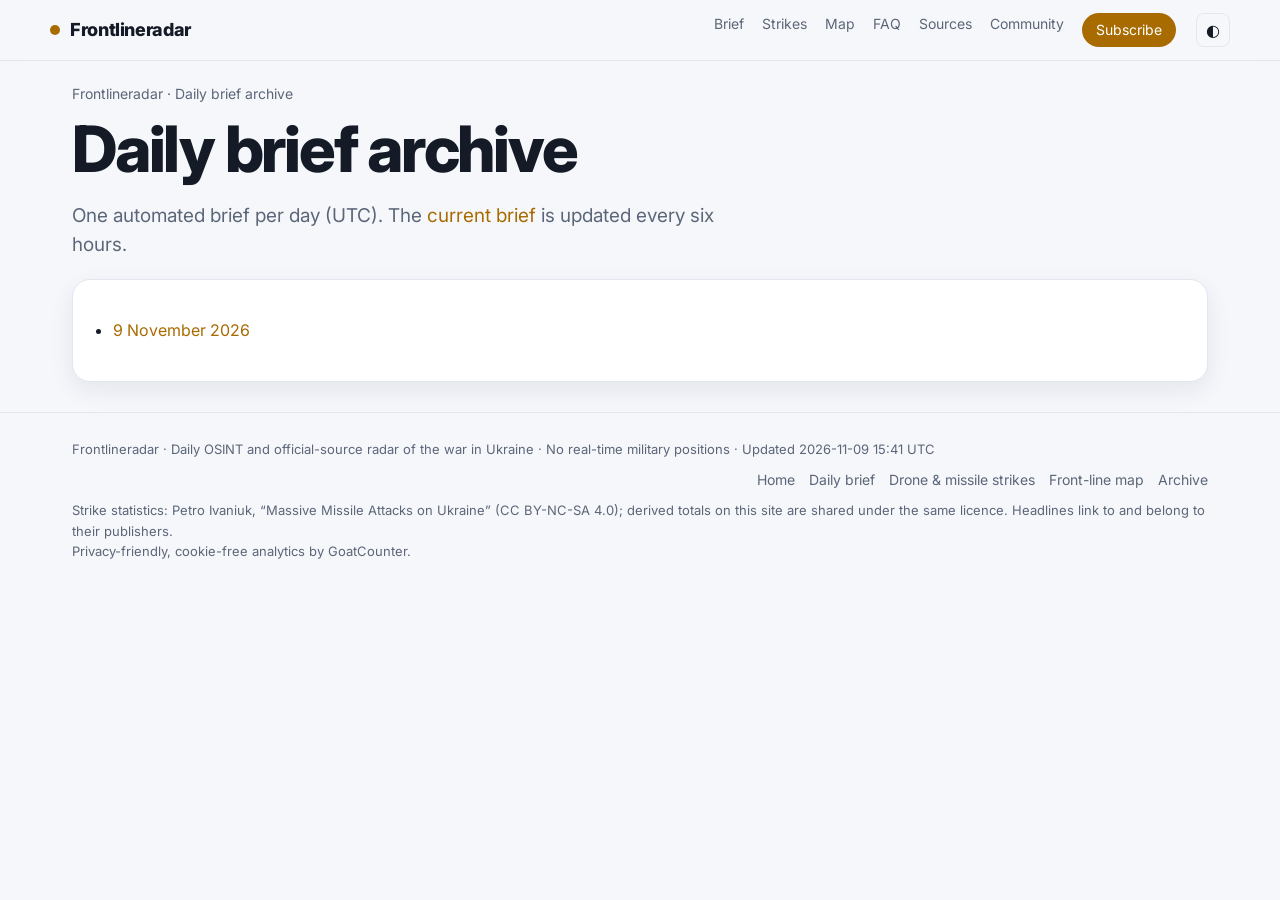
==== site/brief/index.html @ b5ffba90 "Refresh snapshot [skip ci]" ====
<!doctype html>
<html lang="en">
<head>
<meta charset="utf-8"><meta name="viewport" content="width=device-width,initial-scale=1">
<title>Ukraine war daily briefs — archive | Frontlineradar</title>
<meta name="description" content="Archive of Frontlineradar&#x27;s automated daily briefs on the war in Ukraine.">
<link rel="canonical" href="https://frontlineradar.org/brief/">
<meta name="robots" content="index,follow,max-image-preview:large">
<meta name="theme-color" content="#0b0e14" media="(prefers-color-scheme: dark)">
<meta name="theme-color" content="#f6f7fb" media="(prefers-color-scheme: light)">
<meta property="og:type" content="website">
<meta property="og:site_name" content="Frontlineradar">
<meta property="og:locale" content="en_US">
<meta property="og:url" content="https://frontlineradar.org/brief/">
<meta property="og:title" content="Ukraine war daily briefs — archive | Frontlineradar">
<meta property="og:description" content="Archive of Frontlineradar&#x27;s automated daily briefs on the war in Ukraine.">
<meta property="og:image" content="https://frontlineradar.org/assets/og.png">
<meta property="og:image:width" content="1200">
<meta property="og:image:height" content="630">
<meta property="og:image:alt" content="Frontlineradar — Ukraine war daily radar">
<meta name="twitter:card" content="summary_large_image">
<meta name="twitter:title" content="Ukraine war daily briefs — archive | Frontlineradar">
<meta name="twitter:description" content="Archive of Frontlineradar&#x27;s automated daily briefs on the war in Ukraine.">
<meta name="twitter:image" content="https://frontlineradar.org/assets/og.png">
<link rel="icon" href="../favicon.svg" type="image/svg+xml">
<link rel="preconnect" href="https://fonts.googleapis.com"><link rel="preconnect" href="https://fonts.gstatic.com" crossorigin>
<link href="https://fonts.googleapis.com/css2?family=Inter:wght@400;500;600;700;800&amp;display=swap" rel="stylesheet">
<link rel="stylesheet" href="../assets/style.css">
<script>try{document.documentElement.dataset.theme=localStorage.frTheme||(matchMedia("(prefers-color-scheme: light)").matches?"light":"dark")}catch(e){}</script>
<script type="application/ld+json">{"@context": "https://schema.org", "@graph": [{"@type": "CollectionPage", "name": "Daily brief archive", "url": "https://frontlineradar.org/brief/"}, {"@type": "BreadcrumbList", "itemListElement": [{"@type": "ListItem", "position": 1, "name": "Frontlineradar", "item": "https://frontlineradar.org/"}, {"@type": "ListItem", "position": 2, "name": "Daily brief", "item": "https://frontlineradar.org/brief/"}]}]}</script>

</head>
<body>
<header class="nav"><div class="wrap nav-in">
  <a class="brand" href="../"><span class="pulse"></span>Frontlineradar</a>
  <nav><a href="../daily-brief/">Brief</a><a href="../strikes/">Strikes</a><a href="../front-line-map/">Map</a><a href="../#faq">FAQ</a><a href="../#method">Sources</a><a href="../#community">Community</a><a class="cta" href="../#newsletter">Subscribe</a></nav>
  <button id="theme" aria-label="Toggle theme">◐</button>
</div></header>
<main class="wrap"><p class="crumbs"><a href="../">Frontlineradar</a> · Daily brief archive</p><h1>Daily brief archive</h1><p class="lede">One automated brief per day (UTC). The <a href="../daily-brief/">current brief</a> is updated every six hours.</p><div class="card"><ul class="archive-list"><li><a href="2026-11-09/">9 November 2026</a></li></ul></div></main>
<footer><div class="wrap">
<p>Frontlineradar · Daily OSINT and official-source radar of the war in Ukraine · No real-time military positions · Updated 2026-11-09 15:41 UTC</p>
<nav class="foot-links" aria-label="Site pages"><a href="../">Home</a><a href="../daily-brief/">Daily brief</a><a href="../strikes/">Drone &amp; missile strikes</a><a href="../front-line-map/">Front-line map</a><a href="../brief/">Archive</a></nav>
<p>Strike statistics: Petro Ivaniuk, “Massive Missile Attacks on Ukraine” (CC BY-NC-SA 4.0); derived totals on this site are shared under the same licence. Headlines link to and belong to their publishers.</p>
<p>Privacy-friendly, cookie-free analytics by GoatCounter.</p>
</div></footer>
<script src="../assets/data.js"></script>
<script src="../assets/app.js"></script>
<script data-goatcounter="https://frontlineradar.goatcounter.com/count" async src="//gc.zgo.at/count.js"></script>
</body></html>
---- site/assets/style.css ----
:root{--bg:#0b0e14;--bg2:#121722;--card:#151b27;--line:#243044;--txt:#e8edf5;--mut:#8f9bb0;--acc:#ffc53d;--acc2:#4d8dff;--on-acc:#141a26;--high:#ff5d73;--mid:#ffb547;--low:#3dd6a3;--shadow:0 10px 30px rgba(0,0,0,.35)}
[data-theme=light]{--bg:#f6f7fb;--bg2:#eef1f7;--card:#fff;--line:#e2e6ef;--txt:#141a26;--mut:#5b6678;--acc:#a86b00;--acc2:#1d5fd6;--on-acc:#fff;--shadow:0 8px 24px rgba(20,30,60,.08)}
*{box-sizing:border-box}html{scroll-behavior:smooth}
body{margin:0;font-family:Inter,system-ui,sans-serif;background:var(--bg);color:var(--txt);line-height:1.55;-webkit-font-smoothing:antialiased}
a{color:var(--acc);text-decoration:none}a:hover{text-decoration:underline}
.wrap{max-width:1180px;margin:0 auto;padding:0 22px}
.nav{position:sticky;top:0;z-index:1000;backdrop-filter:blur(12px);background:color-mix(in srgb,var(--bg) 80%,transparent);border-bottom:1px solid var(--line)}
.nav-in{display:flex;align-items:center;gap:20px;min-height:60px;flex-wrap:wrap;padding:8px 0}
.brand{font-weight:800;font-size:18px;color:var(--txt);display:flex;align-items:center;gap:10px;letter-spacing:-.02em}
.pulse{width:10px;height:10px;border-radius:50%;background:var(--acc);box-shadow:0 0 0 0 var(--acc);animation:p 2s infinite}
@keyframes p{70%{box-shadow:0 0 0 10px transparent}100%{box-shadow:0 0 0 0 transparent}}
nav{margin-left:auto;display:flex;gap:18px;font-size:14px;flex-wrap:wrap;justify-content:flex-end}nav a{color:var(--mut)}nav a:hover{color:var(--txt);text-decoration:none}
nav .cta{color:var(--on-acc);background:var(--acc);padding:6px 14px;border-radius:999px}
#theme{background:none;border:1px solid var(--line);color:var(--txt);border-radius:8px;width:34px;height:34px;cursor:pointer;font-size:16px}
.hero{padding:70px 0 40px;background:radial-gradient(900px 400px at 15% -10%,rgba(77,141,255,.22),transparent),radial-gradient(700px 400px at 95% 10%,rgba(255,197,61,.16),transparent)}
.eyebrow{color:var(--mut);font-size:13px;text-transform:uppercase;letter-spacing:.08em;font-weight:600}
h1{font-size:clamp(36px,6vw,64px);line-height:1.05;letter-spacing:-.035em;margin:10px 0 14px;font-weight:800}
.grad{background:linear-gradient(90deg,var(--acc2),var(--acc));-webkit-background-clip:text;background-clip:text;color:transparent}
.lede{font-size:19px;color:var(--mut);max-width:680px}
.metrics{display:grid;grid-template-columns:repeat(4,1fr);gap:14px;margin:34px 0 22px}
.metric{background:var(--card);border:1px solid var(--line);border-radius:16px;padding:20px;box-shadow:var(--shadow)}
.metric .v{font-size:40px;font-weight:800;letter-spacing:-.03em}.metric .l{font-weight:600;margin-top:2px}.metric .d{color:var(--mut);font-size:13px;margin-top:6px}
.metric .bar{height:6px;border-radius:9px;background:var(--bg2);margin-top:12px;overflow:hidden}.metric .bar i{display:block;height:100%;background:linear-gradient(90deg,var(--acc2),var(--acc))}
.disclaimer{border:1px solid color-mix(in srgb,var(--mid) 50%,transparent);background:color-mix(in srgb,var(--mid) 10%,transparent);border-radius:14px;padding:14px 18px;font-size:14.5px}
section{padding:34px 0}.sec-head h2{font-size:30px;letter-spacing:-.025em;margin:0 0 6px}.sec-head p{color:var(--mut);margin:0 0 18px;max-width:780px}
.card{background:var(--card);border:1px solid var(--line);border-radius:18px;padding:22px;box-shadow:var(--shadow);margin-bottom:16px}
.card h3{margin:0 0 10px;font-size:17px}
.map-card{padding:0;overflow:hidden}
.control-map{height:560px;background:#1b2433}
[data-theme=light] .control-map{background:#e7eef6}
.control-map.compact{height:440px}
.legend{display:flex;gap:18px;padding:12px 20px;font-size:13px;flex-wrap:wrap;border-top:1px solid var(--line)}.legend i{display:inline-block;width:14px;height:10px;border-radius:2px;margin-right:6px}
.muted,.note{color:var(--mut)}.note{font-size:13px;margin:12px 0 0}
.table-tools{display:flex;gap:10px;margin-bottom:12px;flex-wrap:wrap}
input,select{background:var(--bg2);border:1px solid var(--line);color:var(--txt);border-radius:10px;padding:10px 14px;font:inherit;font-size:14px}
#q{flex:1;min-width:200px}
.table-wrap{overflow-x:auto}table{width:100%;border-collapse:collapse;font-size:14px}
th{text-align:left;color:var(--mut);font-weight:600;font-size:12px;text-transform:uppercase;letter-spacing:.05em;padding:10px;border-bottom:1px solid var(--line);cursor:pointer;white-space:nowrap}
th:hover{color:var(--txt)}th.sorted::after{content:" ↓"}th.sorted.asc::after{content:" ↑"}
td{padding:12px 10px;border-bottom:1px solid var(--line);vertical-align:top}tr:last-child td{border:0}
td.num{font-family:"JetBrains Mono",monospace;font-size:13px;white-space:nowrap}
.pill{display:inline-block;min-width:44px;text-align:center;padding:3px 9px;border-radius:999px;font-weight:700;font-size:13px;color:#0b0e14}
.chips{display:flex;flex-wrap:wrap;gap:8px}.chip{font-size:12.5px;padding:5px 10px;border-radius:999px;border:1px solid var(--line);background:var(--bg2)}
.chip b{margin-right:4px}.l4{border-color:var(--high);color:var(--high)}.l3{border-color:var(--mid);color:var(--mid)}
.cards{display:grid;grid-template-columns:repeat(auto-fill,minmax(260px,1fr));gap:16px}.cards.three{grid-template-columns:repeat(3,1fr);margin-bottom:16px}
.wcard{background:var(--card);border:1px solid var(--line);border-radius:18px;padding:20px;box-shadow:var(--shadow);border-top:4px solid var(--c)}
.wcard h3,.wcard h4{margin:0 0 4px;font-size:17px}.wcard h3 a{color:var(--txt)}.wcard .lvl{font-size:12px;font-weight:700;text-transform:uppercase;letter-spacing:.06em;color:var(--c)}
.wcard p{color:var(--mut);font-size:14px;margin:10px 0}.wcard .src{font-size:12px;color:var(--mut)}
.scard{background:var(--card);border:1px solid var(--line);border-radius:18px;padding:22px;box-shadow:var(--shadow)}
.scard .t{font-weight:700;font-size:13px;text-transform:uppercase;letter-spacing:.08em;color:var(--c)}.scard .big{font-size:34px;font-weight:800;letter-spacing:-.03em;margin:6px 0 0}
.scard .sub{color:var(--mut);font-size:14px}
.grid2{display:grid;grid-template-columns:1fr 1fr;gap:16px}.grid2 .card{margin:0}
.chart-box{position:relative;height:340px}.chart-box.short{height:260px}
.kv{list-style:none;padding:0;margin:16px 0 0}.kv li{display:flex;justify-content:space-between;gap:12px;padding:10px 0;border-top:1px solid var(--line);font-size:14px}.kv span{color:var(--mut)}.kv b{text-align:right}
.news{display:grid;grid-template-columns:1.2fr 1fr;gap:20px;align-items:center;background:linear-gradient(135deg,color-mix(in srgb,var(--acc) 22%,var(--card)),var(--card));padding:32px}
.news h2{margin:0 0 6px;font-size:26px}.news p{margin:0;color:var(--mut)}
#signup{display:flex;gap:10px}#signup input{flex:1}#signup button{background:var(--acc);color:var(--on-acc);border:0;border-radius:10px;padding:0 20px;font:inherit;font-weight:600;cursor:pointer}
.signup-msg{grid-column:1/-1;min-height:1em;font-weight:600;color:var(--low)!important}
.sources{padding-left:0;list-style:none;margin:0}.sources li{padding:9px 0;border-top:1px solid var(--line);font-size:14px}.sources li:first-child{border:0}.sources small{display:block;color:var(--mut)}
.topic-tabs{display:flex;flex-wrap:wrap;gap:8px;margin-bottom:14px}
.topic-tabs button{font:inherit;font-size:13.5px;font-weight:600;color:var(--mut);background:var(--bg2);border:1px solid var(--line);border-radius:999px;padding:7px 14px;cursor:pointer}
.topic-tabs button[aria-selected="true"]{color:var(--on-acc);background:var(--acc);border-color:var(--acc)}
.community-soon{margin:0;padding:18px;border:1px dashed var(--line);border-radius:14px;background:var(--bg2);color:var(--mut);font-size:15px}
#giscus,.giscus,.giscus-frame{width:100%;max-width:100%}
.crumbs{color:var(--mut);font-size:14px;margin:22px 0 0}.crumbs a{color:var(--mut)}
.page-kicker{margin-top:8px}
.status-block h2{font-size:26px;letter-spacing:-.02em;margin:22px 0 8px}
.status-block h3{font-size:18px;margin:16px 0 6px}
.status-block p{margin:6px 0}
.status-list{margin:8px 0 0;padding-left:18px}.status-list li{margin:6px 0}
.foot-links{display:flex;flex-wrap:wrap;gap:8px 14px;margin:10px 0}
.foot-links a{color:var(--mut)}
footer p{margin:0}
#faq-list h3{font-size:17px;margin:18px 0 4px}#faq-list h3:first-child{margin-top:0}
#faq-list p{margin:0;color:var(--mut)}
footer{border-top:1px solid var(--line);padding:26px 0;color:var(--mut);font-size:13px;margin-top:30px}
.leaflet-popup-content-wrapper,.leaflet-popup-tip{background:var(--card);color:var(--txt)}.leaflet-popup-content{font-family:Inter;font-size:13px}
@media(max-width:900px){.metrics{grid-template-columns:repeat(2,1fr)}.grid2,.news,.cards.three{grid-template-columns:1fr}nav a:not(.cta){display:none}.control-map,.control-map.compact{height:380px}}
@media(max-width:520px){.metric .v{font-size:30px}.hero{padding:40px 0 20px}#signup{flex-direction:column}#signup button{padding:12px}th:nth-child(3),td:nth-child(3){display:none}}

.leaflet-container{background:var(--card)!important}
.grid2>*,.cards>*{min-width:0}
@media(max-width:520px){.kv li{flex-direction:column;gap:2px}.kv b{text-align:left}th:nth-child(4),td:nth-child(4){display:none}.news{padding:22px}}

/* Frontlineradar additions */
.disclaimer.safety{border-color:color-mix(in srgb,var(--acc2) 55%,transparent);background:color-mix(in srgb,var(--acc2) 10%,transparent);margin-top:14px}
.digest{margin:0;padding-left:20px}.digest li{margin:10px 0}.digest .ex{display:block;color:var(--mut);font-size:13.5px;margin-top:2px}
.tag{display:inline-block;font-size:11px;font-weight:700;text-transform:uppercase;letter-spacing:.07em;padding:3px 8px;border-radius:999px;border:1px solid var(--line);color:var(--mut);margin-left:6px;vertical-align:middle}
.auto-label{font-size:13px;color:var(--mut);margin:0 0 12px}
.heads{list-style:none;margin:0;padding:0}.heads li{padding:9px 0;border-top:1px solid var(--line);font-size:14.5px}.heads li:first-child{border:0}
.heads small{display:block;color:var(--mut);font-size:12.5px}
.feed-grid{display:grid;grid-template-columns:repeat(auto-fill,minmax(320px,1fr));gap:16px}.feed-grid .card{margin:0}
.seg{display:inline-flex;border:1px solid var(--line);border-radius:999px;overflow:hidden;margin-bottom:12px}
.seg button{font:inherit;font-size:13px;font-weight:600;background:var(--bg2);color:var(--mut);border:0;padding:7px 14px;cursor:pointer}
.seg button[aria-pressed="true"]{background:var(--acc);color:var(--on-acc)}
.placeholder{border:1px dashed var(--line);border-radius:14px;background:var(--bg2);padding:26px;text-align:center;color:var(--mut)}
.placeholder .ph-map{height:220px;border-radius:10px;margin:0 0 14px;background:repeating-linear-gradient(45deg,transparent 0 12px,color-mix(in srgb,var(--line) 60%,transparent) 12px 13px)}
.linkbtns{display:flex;flex-wrap:wrap;gap:10px;justify-content:center;margin-top:12px}
.linkbtns a{border:1px solid var(--acc);border-radius:999px;padding:8px 16px;font-weight:600;font-size:14px}
.isw{display:flex;gap:16px;align-items:center;justify-content:space-between;flex-wrap:wrap}
.isw .btn{background:var(--acc);color:var(--on-acc);border-radius:999px;padding:9px 18px;font-weight:700;font-size:14px}
.archive-list{columns:3 180px;padding-left:18px}
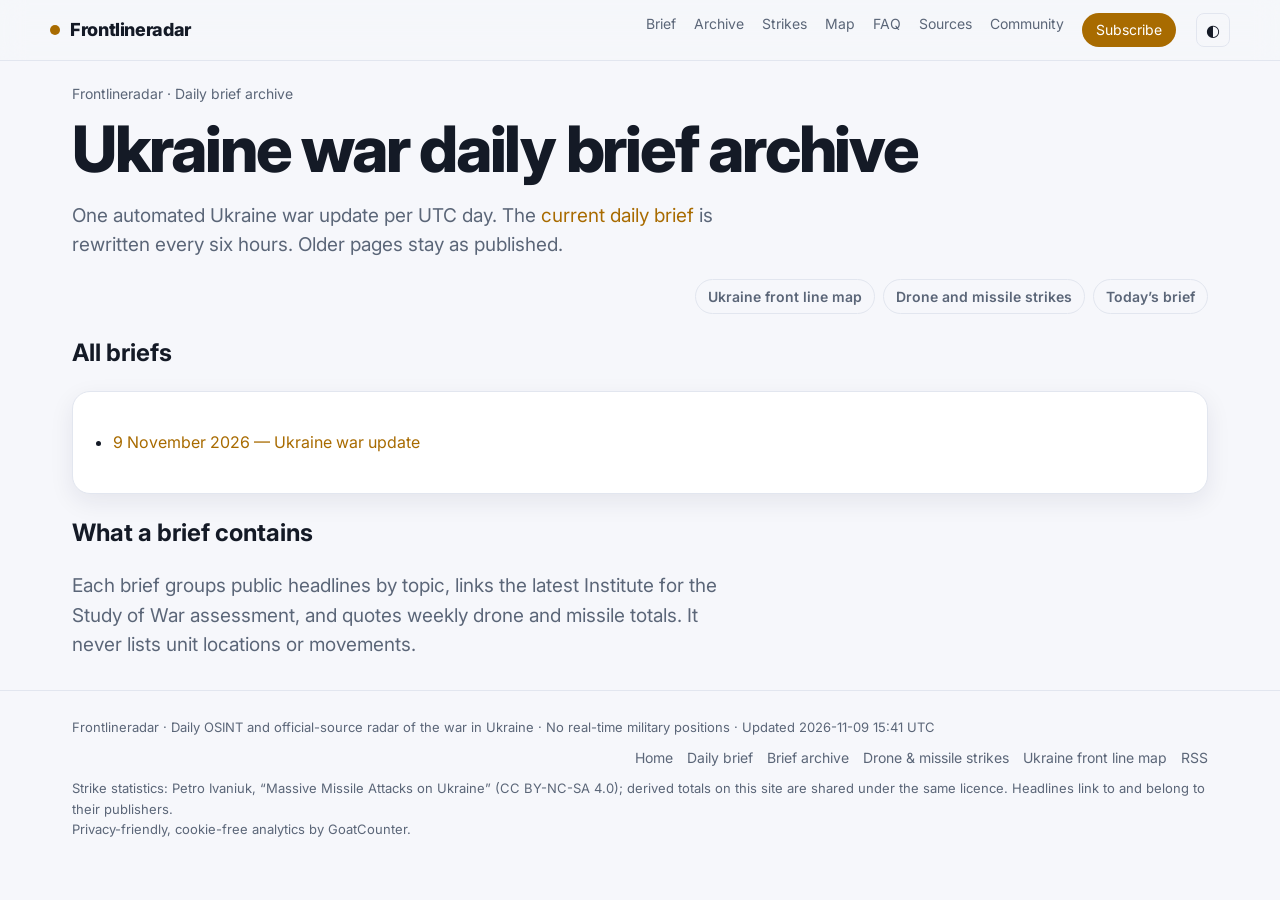
==== commit 4a8d123d: "Improve SEO templates, sitemaps, and brief links. Give each page a distinct title and description, a" ====
--- a/site/brief/index.html
+++ b/site/brief/index.html
@@ -2,8 +2,8 @@
 <html lang="en">
 <head>
 <meta charset="utf-8"><meta name="viewport" content="width=device-width,initial-scale=1">
-<title>Ukraine war daily briefs — archive | Frontlineradar</title>
-<meta name="description" content="Archive of Frontlineradar&#x27;s automated daily briefs on the war in Ukraine.">
+<title>Ukraine war daily brief archive | Frontlineradar</title>
+<meta name="description" content="Archive of Frontlineradar Ukraine war daily briefs, one automated update per UTC day, with links to the front line map and strike charts.">
 <link rel="canonical" href="https://frontlineradar.org/brief/">
 <meta name="robots" content="index,follow,max-image-preview:large">
 <meta name="theme-color" content="#0b0e14" media="(prefers-color-scheme: dark)">
@@ -12,38 +12,42 @@
 <meta property="og:site_name" content="Frontlineradar">
 <meta property="og:locale" content="en_US">
 <meta property="og:url" content="https://frontlineradar.org/brief/">
-<meta property="og:title" content="Ukraine war daily briefs — archive | Frontlineradar">
-<meta property="og:description" content="Archive of Frontlineradar&#x27;s automated daily briefs on the war in Ukraine.">
+<meta property="og:title" content="Ukraine war daily brief archive | Frontlineradar">
+<meta property="og:description" content="Archive of Frontlineradar Ukraine war daily briefs, one automated update per UTC day, with links to the front line map and strike charts.">
 <meta property="og:image" content="https://frontlineradar.org/assets/og.png">
 <meta property="og:image:width" content="1200">
 <meta property="og:image:height" content="630">
 <meta property="og:image:alt" content="Frontlineradar — Ukraine war daily radar">
 <meta name="twitter:card" content="summary_large_image">
-<meta name="twitter:title" content="Ukraine war daily briefs — archive | Frontlineradar">
-<meta name="twitter:description" content="Archive of Frontlineradar&#x27;s automated daily briefs on the war in Ukraine.">
+<meta name="twitter:title" content="Ukraine war daily brief archive | Frontlineradar">
+<meta name="twitter:description" content="Archive of Frontlineradar Ukraine war daily briefs, one automated update per UTC day, with links to the front line map and strike charts.">
 <meta name="twitter:image" content="https://frontlineradar.org/assets/og.png">
 <link rel="icon" href="../favicon.svg" type="image/svg+xml">
+<link rel="manifest" href="../manifest.webmanifest">
+<link rel="alternate" type="application/rss+xml" title="Frontlineradar Ukraine war daily briefs" href="https://frontlineradar.org/feed.xml">
 <link rel="preconnect" href="https://fonts.googleapis.com"><link rel="preconnect" href="https://fonts.gstatic.com" crossorigin>
-<link href="https://fonts.googleapis.com/css2?family=Inter:wght@400;500;600;700;800&amp;display=swap" rel="stylesheet">
+<link href="https://fonts.googleapis.com/css2?family=Inter:wght@400;500;600;700;800&amp;display=swap" rel="stylesheet" media="print" onload="this.media='all'">
+<noscript><link href="https://fonts.googleapis.com/css2?family=Inter:wght@400;500;600;700;800&amp;display=swap" rel="stylesheet"></noscript>
 <link rel="stylesheet" href="../assets/style.css">
+
 <script>try{document.documentElement.dataset.theme=localStorage.frTheme||(matchMedia("(prefers-color-scheme: light)").matches?"light":"dark")}catch(e){}</script>
-<script type="application/ld+json">{"@context": "https://schema.org", "@graph": [{"@type": "CollectionPage", "name": "Daily brief archive", "url": "https://frontlineradar.org/brief/"}, {"@type": "BreadcrumbList", "itemListElement": [{"@type": "ListItem", "position": 1, "name": "Frontlineradar", "item": "https://frontlineradar.org/"}, {"@type": "ListItem", "position": 2, "name": "Daily brief", "item": "https://frontlineradar.org/brief/"}]}]}</script>
+<script type="application/ld+json">{"@context": "https://schema.org", "@graph": [{"@type": "CollectionPage", "name": "Ukraine war daily brief archive", "url": "https://frontlineradar.org/brief/", "description": "Archive of Frontlineradar Ukraine war daily briefs, one automated update per UTC day, with links to the front line map and strike charts.", "isPartOf": {"@id": "https://frontlineradar.org/#site"}}, {"@type": "BreadcrumbList", "itemListElement": [{"@type": "ListItem", "position": 1, "name": "Frontlineradar", "item": "https://frontlineradar.org/"}, {"@type": "ListItem", "position": 2, "name": "Daily briefs", "item": "https://frontlineradar.org/brief/"}]}]}</script>
 
 </head>
 <body>
 <header class="nav"><div class="wrap nav-in">
   <a class="brand" href="../"><span class="pulse"></span>Frontlineradar</a>
-  <nav><a href="../daily-brief/">Brief</a><a href="../strikes/">Strikes</a><a href="../front-line-map/">Map</a><a href="../#faq">FAQ</a><a href="../#method">Sources</a><a href="../#community">Community</a><a class="cta" href="../#newsletter">Subscribe</a></nav>
+  <nav><a href="../daily-brief/">Brief</a><a href="../brief/">Archive</a><a href="../strikes/">Strikes</a><a href="../front-line-map/">Map</a><a href="../#faq">FAQ</a><a href="../#method">Sources</a><a href="../#community">Community</a><a class="cta" href="../#newsletter">Subscribe</a></nav>
   <button id="theme" aria-label="Toggle theme">◐</button>
 </div></header>
-<main class="wrap"><p class="crumbs"><a href="../">Frontlineradar</a> · Daily brief archive</p><h1>Daily brief archive</h1><p class="lede">One automated brief per day (UTC). The <a href="../daily-brief/">current brief</a> is updated every six hours.</p><div class="card"><ul class="archive-list"><li><a href="2026-11-09/">9 November 2026</a></li></ul></div></main>
+<main class="wrap"><p class="crumbs"><a href="../">Frontlineradar</a> · Daily brief archive</p><h1>Ukraine war daily brief archive</h1><p class="lede">One automated Ukraine war update per UTC day. The <a href="../daily-brief/">current daily brief</a> is rewritten every six hours. Older pages stay as published.</p><nav class="related" aria-label="Related pages"><a href="../front-line-map/">Ukraine front line map</a><a href="../strikes/">Drone and missile strikes</a><a href="../daily-brief/">Today’s brief</a></nav><h2>All briefs</h2><div class="card"><ul class="archive-list"><li><a href="2026-11-09/"><time datetime="2026-11-09">9 November 2026</time> — Ukraine war update</a></li></ul></div><h2>What a brief contains</h2><p class="lede">Each brief groups public headlines by topic, links the latest Institute for the Study of War assessment, and quotes weekly drone and missile totals. It never lists unit locations or movements.</p></main>
 <footer><div class="wrap">
 <p>Frontlineradar · Daily OSINT and official-source radar of the war in Ukraine · No real-time military positions · Updated 2026-11-09 15:41 UTC</p>
-<nav class="foot-links" aria-label="Site pages"><a href="../">Home</a><a href="../daily-brief/">Daily brief</a><a href="../strikes/">Drone &amp; missile strikes</a><a href="../front-line-map/">Front-line map</a><a href="../brief/">Archive</a></nav>
+<nav class="foot-links" aria-label="Site pages"><a href="../">Home</a><a href="../daily-brief/">Daily brief</a><a href="../brief/">Brief archive</a><a href="../strikes/">Drone &amp; missile strikes</a><a href="../front-line-map/">Ukraine front line map</a><a href="https://frontlineradar.org/feed.xml">RSS</a></nav>
 <p>Strike statistics: Petro Ivaniuk, “Massive Missile Attacks on Ukraine” (CC BY-NC-SA 4.0); derived totals on this site are shared under the same licence. Headlines link to and belong to their publishers.</p>
 <p>Privacy-friendly, cookie-free analytics by GoatCounter.</p>
 </div></footer>
-<script src="../assets/data.js"></script>
-<script src="../assets/app.js"></script>
+<script defer src="../assets/data.js"></script>
+<script defer src="../assets/app.js"></script>
 <script data-goatcounter="https://frontlineradar.goatcounter.com/count" async src="//gc.zgo.at/count.js"></script>
 </body></html>
--- a/site/assets/style.css
+++ b/site/assets/style.css
@@ -26,7 +26,7 @@
 .card{background:var(--card);border:1px solid var(--line);border-radius:18px;padding:22px;box-shadow:var(--shadow);margin-bottom:16px}
 .card h3{margin:0 0 10px;font-size:17px}
 .map-card{padding:0;overflow:hidden}
-.control-map{height:560px;background:#1b2433}
+.control-map{height:560px;width:100%;background:#1b2433}
 [data-theme=light] .control-map{background:#e7eef6}
 .control-map.compact{height:440px}
 .legend{display:flex;gap:18px;padding:12px 20px;font-size:13px;flex-wrap:wrap;border-top:1px solid var(--line)}.legend i{display:inline-block;width:14px;height:10px;border-radius:2px;margin-right:6px}
@@ -75,7 +75,7 @@
 #faq-list p{margin:0;color:var(--mut)}
 footer{border-top:1px solid var(--line);padding:26px 0;color:var(--mut);font-size:13px;margin-top:30px}
 .leaflet-popup-content-wrapper,.leaflet-popup-tip{background:var(--card);color:var(--txt)}.leaflet-popup-content{font-family:Inter;font-size:13px}
-@media(max-width:900px){.metrics{grid-template-columns:repeat(2,1fr)}.grid2,.news,.cards.three{grid-template-columns:1fr}nav a:not(.cta){display:none}.control-map,.control-map.compact{height:380px}}
+@media(max-width:900px){.metrics{grid-template-columns:repeat(2,1fr)}.grid2,.news,.cards.three{grid-template-columns:1fr}.control-map,.control-map.compact{height:380px}nav{gap:8px 12px;font-size:13px;margin-left:0}}
 @media(max-width:520px){.metric .v{font-size:30px}.hero{padding:40px 0 20px}#signup{flex-direction:column}#signup button{padding:12px}th:nth-child(3),td:nth-child(3){display:none}}
 
 .leaflet-container{background:var(--card)!important}
@@ -100,3 +100,7 @@
 .isw{display:flex;gap:16px;align-items:center;justify-content:space-between;flex-wrap:wrap}
 .isw .btn{background:var(--acc);color:var(--on-acc);border-radius:999px;padding:9px 18px;font-weight:700;font-size:14px}
 .archive-list{columns:3 180px;padding-left:18px}
+.pager{display:flex;justify-content:space-between;gap:12px;margin:16px 0;flex-wrap:wrap}
+.pager a{font-weight:700}
+.related{display:flex;flex-wrap:wrap;gap:8px;margin:8px 0 16px}
+.related a{border:1px solid var(--line);border-radius:999px;padding:6px 12px;font-size:14px;font-weight:600}
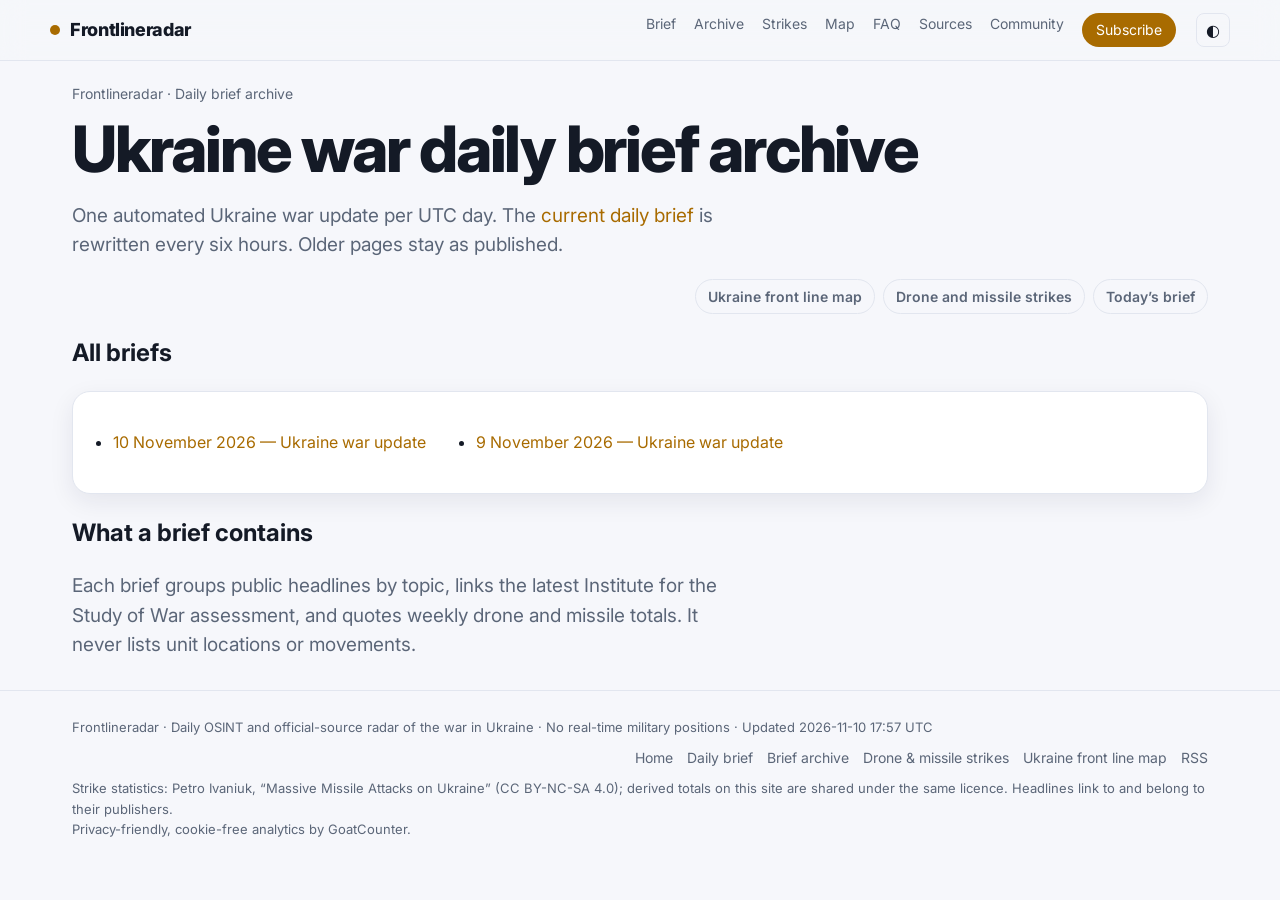
==== commit be6135dc: "Refresh snapshot [skip ci]" ====
--- a/site/brief/index.html
+++ b/site/brief/index.html
@@ -40,9 +40,9 @@
   <nav><a href="../daily-brief/">Brief</a><a href="../brief/">Archive</a><a href="../strikes/">Strikes</a><a href="../front-line-map/">Map</a><a href="../#faq">FAQ</a><a href="../#method">Sources</a><a href="../#community">Community</a><a class="cta" href="../#newsletter">Subscribe</a></nav>
   <button id="theme" aria-label="Toggle theme">◐</button>
 </div></header>
-<main class="wrap"><p class="crumbs"><a href="../">Frontlineradar</a> · Daily brief archive</p><h1>Ukraine war daily brief archive</h1><p class="lede">One automated Ukraine war update per UTC day. The <a href="../daily-brief/">current daily brief</a> is rewritten every six hours. Older pages stay as published.</p><nav class="related" aria-label="Related pages"><a href="../front-line-map/">Ukraine front line map</a><a href="../strikes/">Drone and missile strikes</a><a href="../daily-brief/">Today’s brief</a></nav><h2>All briefs</h2><div class="card"><ul class="archive-list"><li><a href="2026-11-09/"><time datetime="2026-11-09">9 November 2026</time> — Ukraine war update</a></li></ul></div><h2>What a brief contains</h2><p class="lede">Each brief groups public headlines by topic, links the latest Institute for the Study of War assessment, and quotes weekly drone and missile totals. It never lists unit locations or movements.</p></main>
+<main class="wrap"><p class="crumbs"><a href="../">Frontlineradar</a> · Daily brief archive</p><h1>Ukraine war daily brief archive</h1><p class="lede">One automated Ukraine war update per UTC day. The <a href="../daily-brief/">current daily brief</a> is rewritten every six hours. Older pages stay as published.</p><nav class="related" aria-label="Related pages"><a href="../front-line-map/">Ukraine front line map</a><a href="../strikes/">Drone and missile strikes</a><a href="../daily-brief/">Today’s brief</a></nav><h2>All briefs</h2><div class="card"><ul class="archive-list"><li><a href="2026-11-10/"><time datetime="2026-11-10">10 November 2026</time> — Ukraine war update</a></li><li><a href="2026-11-09/"><time datetime="2026-11-09">9 November 2026</time> — Ukraine war update</a></li></ul></div><h2>What a brief contains</h2><p class="lede">Each brief groups public headlines by topic, links the latest Institute for the Study of War assessment, and quotes weekly drone and missile totals. It never lists unit locations or movements.</p></main>
 <footer><div class="wrap">
-<p>Frontlineradar · Daily OSINT and official-source radar of the war in Ukraine · No real-time military positions · Updated 2026-11-09 15:41 UTC</p>
+<p>Frontlineradar · Daily OSINT and official-source radar of the war in Ukraine · No real-time military positions · Updated 2026-11-10 17:57 UTC</p>
 <nav class="foot-links" aria-label="Site pages"><a href="../">Home</a><a href="../daily-brief/">Daily brief</a><a href="../brief/">Brief archive</a><a href="../strikes/">Drone &amp; missile strikes</a><a href="../front-line-map/">Ukraine front line map</a><a href="https://frontlineradar.org/feed.xml">RSS</a></nav>
 <p>Strike statistics: Petro Ivaniuk, “Massive Missile Attacks on Ukraine” (CC BY-NC-SA 4.0); derived totals on this site are shared under the same licence. Headlines link to and belong to their publishers.</p>
 <p>Privacy-friendly, cookie-free analytics by GoatCounter.</p>
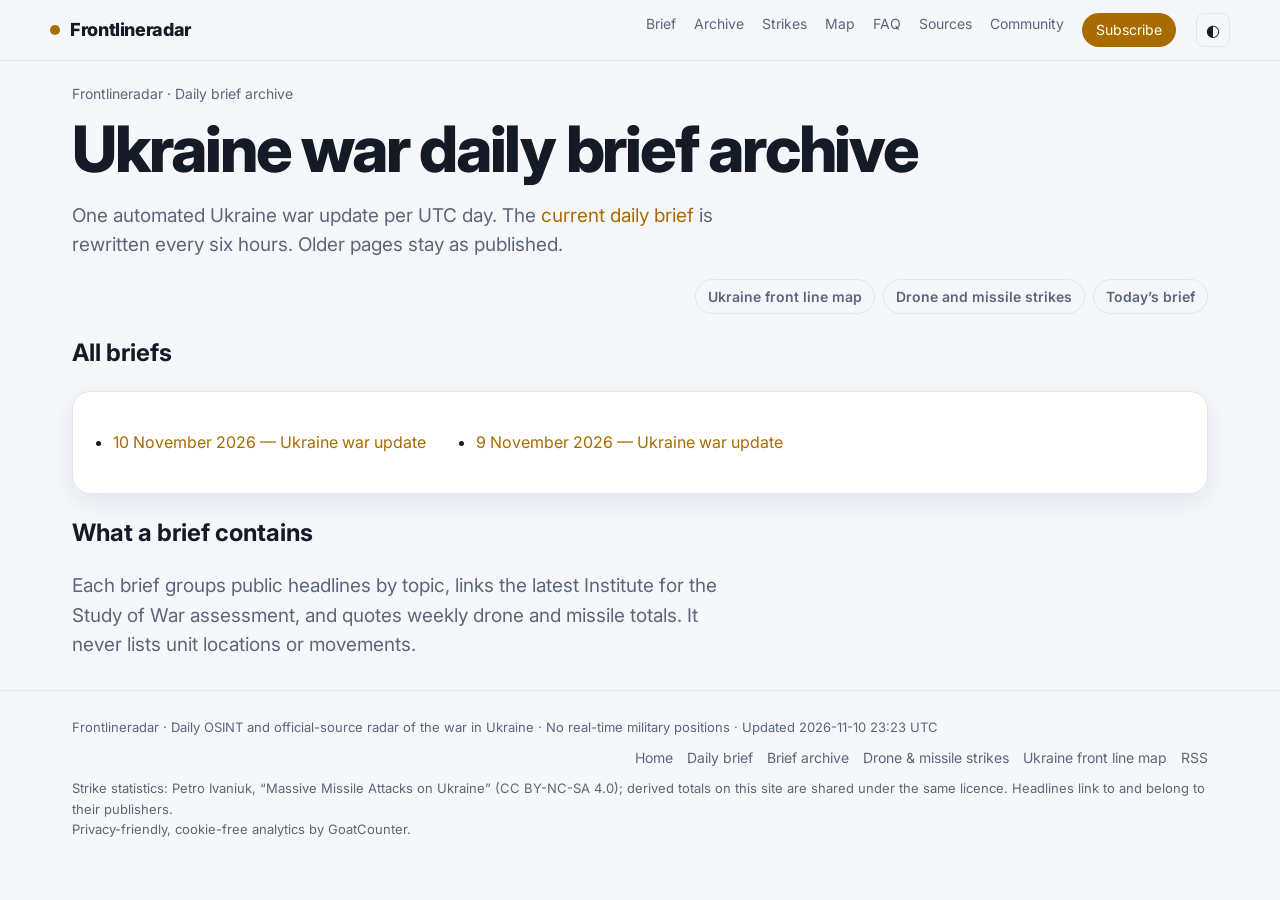
==== commit edb8d272: "Refresh snapshot [skip ci]" ====
--- a/site/brief/index.html
+++ b/site/brief/index.html
@@ -42,7 +42,7 @@
 </div></header>
 <main class="wrap"><p class="crumbs"><a href="../">Frontlineradar</a> · Daily brief archive</p><h1>Ukraine war daily brief archive</h1><p class="lede">One automated Ukraine war update per UTC day. The <a href="../daily-brief/">current daily brief</a> is rewritten every six hours. Older pages stay as published.</p><nav class="related" aria-label="Related pages"><a href="../front-line-map/">Ukraine front line map</a><a href="../strikes/">Drone and missile strikes</a><a href="../daily-brief/">Today’s brief</a></nav><h2>All briefs</h2><div class="card"><ul class="archive-list"><li><a href="2026-11-10/"><time datetime="2026-11-10">10 November 2026</time> — Ukraine war update</a></li><li><a href="2026-11-09/"><time datetime="2026-11-09">9 November 2026</time> — Ukraine war update</a></li></ul></div><h2>What a brief contains</h2><p class="lede">Each brief groups public headlines by topic, links the latest Institute for the Study of War assessment, and quotes weekly drone and missile totals. It never lists unit locations or movements.</p></main>
 <footer><div class="wrap">
-<p>Frontlineradar · Daily OSINT and official-source radar of the war in Ukraine · No real-time military positions · Updated 2026-11-10 17:57 UTC</p>
+<p>Frontlineradar · Daily OSINT and official-source radar of the war in Ukraine · No real-time military positions · Updated 2026-11-10 23:23 UTC</p>
 <nav class="foot-links" aria-label="Site pages"><a href="../">Home</a><a href="../daily-brief/">Daily brief</a><a href="../brief/">Brief archive</a><a href="../strikes/">Drone &amp; missile strikes</a><a href="../front-line-map/">Ukraine front line map</a><a href="https://frontlineradar.org/feed.xml">RSS</a></nav>
 <p>Strike statistics: Petro Ivaniuk, “Massive Missile Attacks on Ukraine” (CC BY-NC-SA 4.0); derived totals on this site are shared under the same licence. Headlines link to and belong to their publishers.</p>
 <p>Privacy-friendly, cookie-free analytics by GoatCounter.</p>
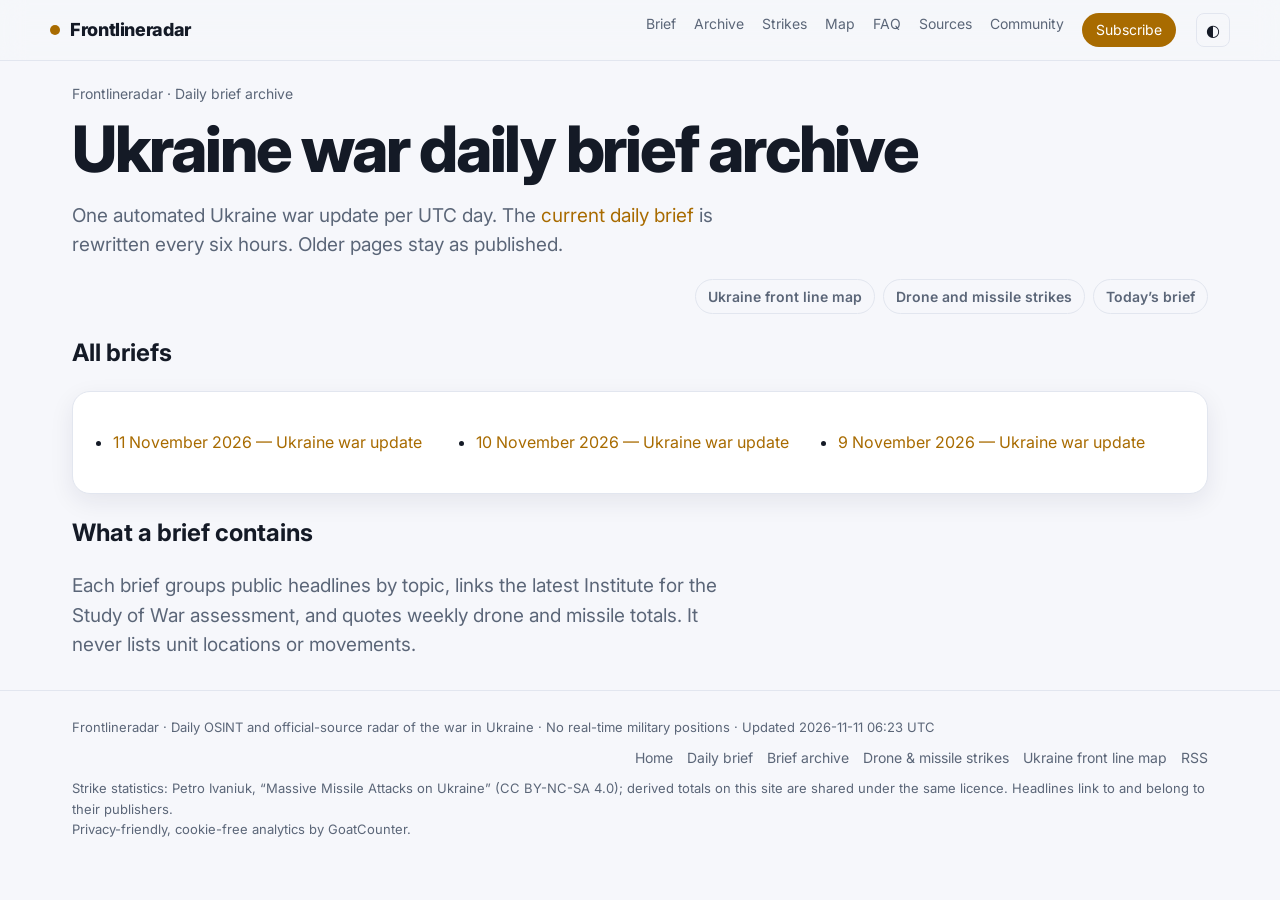
==== commit f1a22ff1: "Refresh snapshot [skip ci]" ====
--- a/site/brief/index.html
+++ b/site/brief/index.html
@@ -40,9 +40,9 @@
   <nav><a href="../daily-brief/">Brief</a><a href="../brief/">Archive</a><a href="../strikes/">Strikes</a><a href="../front-line-map/">Map</a><a href="../#faq">FAQ</a><a href="../#method">Sources</a><a href="../#community">Community</a><a class="cta" href="../#newsletter">Subscribe</a></nav>
   <button id="theme" aria-label="Toggle theme">◐</button>
 </div></header>
-<main class="wrap"><p class="crumbs"><a href="../">Frontlineradar</a> · Daily brief archive</p><h1>Ukraine war daily brief archive</h1><p class="lede">One automated Ukraine war update per UTC day. The <a href="../daily-brief/">current daily brief</a> is rewritten every six hours. Older pages stay as published.</p><nav class="related" aria-label="Related pages"><a href="../front-line-map/">Ukraine front line map</a><a href="../strikes/">Drone and missile strikes</a><a href="../daily-brief/">Today’s brief</a></nav><h2>All briefs</h2><div class="card"><ul class="archive-list"><li><a href="2026-11-10/"><time datetime="2026-11-10">10 November 2026</time> — Ukraine war update</a></li><li><a href="2026-11-09/"><time datetime="2026-11-09">9 November 2026</time> — Ukraine war update</a></li></ul></div><h2>What a brief contains</h2><p class="lede">Each brief groups public headlines by topic, links the latest Institute for the Study of War assessment, and quotes weekly drone and missile totals. It never lists unit locations or movements.</p></main>
+<main class="wrap"><p class="crumbs"><a href="../">Frontlineradar</a> · Daily brief archive</p><h1>Ukraine war daily brief archive</h1><p class="lede">One automated Ukraine war update per UTC day. The <a href="../daily-brief/">current daily brief</a> is rewritten every six hours. Older pages stay as published.</p><nav class="related" aria-label="Related pages"><a href="../front-line-map/">Ukraine front line map</a><a href="../strikes/">Drone and missile strikes</a><a href="../daily-brief/">Today’s brief</a></nav><h2>All briefs</h2><div class="card"><ul class="archive-list"><li><a href="2026-11-11/"><time datetime="2026-11-11">11 November 2026</time> — Ukraine war update</a></li><li><a href="2026-11-10/"><time datetime="2026-11-10">10 November 2026</time> — Ukraine war update</a></li><li><a href="2026-11-09/"><time datetime="2026-11-09">9 November 2026</time> — Ukraine war update</a></li></ul></div><h2>What a brief contains</h2><p class="lede">Each brief groups public headlines by topic, links the latest Institute for the Study of War assessment, and quotes weekly drone and missile totals. It never lists unit locations or movements.</p></main>
 <footer><div class="wrap">
-<p>Frontlineradar · Daily OSINT and official-source radar of the war in Ukraine · No real-time military positions · Updated 2026-11-10 23:23 UTC</p>
+<p>Frontlineradar · Daily OSINT and official-source radar of the war in Ukraine · No real-time military positions · Updated 2026-11-11 06:23 UTC</p>
 <nav class="foot-links" aria-label="Site pages"><a href="../">Home</a><a href="../daily-brief/">Daily brief</a><a href="../brief/">Brief archive</a><a href="../strikes/">Drone &amp; missile strikes</a><a href="../front-line-map/">Ukraine front line map</a><a href="https://frontlineradar.org/feed.xml">RSS</a></nav>
 <p>Strike statistics: Petro Ivaniuk, “Massive Missile Attacks on Ukraine” (CC BY-NC-SA 4.0); derived totals on this site are shared under the same licence. Headlines link to and belong to their publishers.</p>
 <p>Privacy-friendly, cookie-free analytics by GoatCounter.</p>
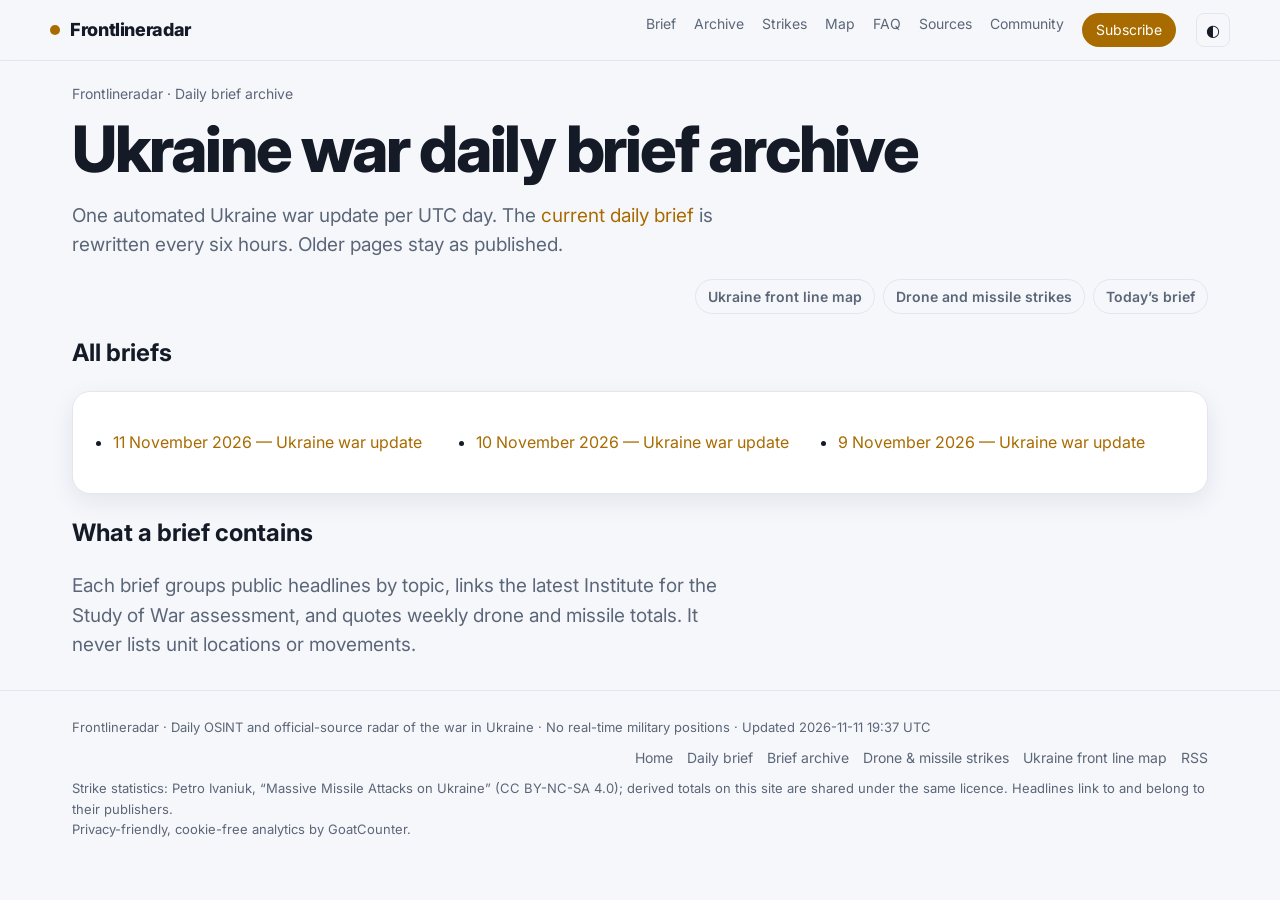
==== commit 65b9e629: "Refresh snapshot [skip ci]" ====
--- a/site/brief/index.html
+++ b/site/brief/index.html
@@ -42,7 +42,7 @@
 </div></header>
 <main class="wrap"><p class="crumbs"><a href="../">Frontlineradar</a> · Daily brief archive</p><h1>Ukraine war daily brief archive</h1><p class="lede">One automated Ukraine war update per UTC day. The <a href="../daily-brief/">current daily brief</a> is rewritten every six hours. Older pages stay as published.</p><nav class="related" aria-label="Related pages"><a href="../front-line-map/">Ukraine front line map</a><a href="../strikes/">Drone and missile strikes</a><a href="../daily-brief/">Today’s brief</a></nav><h2>All briefs</h2><div class="card"><ul class="archive-list"><li><a href="2026-11-11/"><time datetime="2026-11-11">11 November 2026</time> — Ukraine war update</a></li><li><a href="2026-11-10/"><time datetime="2026-11-10">10 November 2026</time> — Ukraine war update</a></li><li><a href="2026-11-09/"><time datetime="2026-11-09">9 November 2026</time> — Ukraine war update</a></li></ul></div><h2>What a brief contains</h2><p class="lede">Each brief groups public headlines by topic, links the latest Institute for the Study of War assessment, and quotes weekly drone and missile totals. It never lists unit locations or movements.</p></main>
 <footer><div class="wrap">
-<p>Frontlineradar · Daily OSINT and official-source radar of the war in Ukraine · No real-time military positions · Updated 2026-11-11 06:23 UTC</p>
+<p>Frontlineradar · Daily OSINT and official-source radar of the war in Ukraine · No real-time military positions · Updated 2026-11-11 19:37 UTC</p>
 <nav class="foot-links" aria-label="Site pages"><a href="../">Home</a><a href="../daily-brief/">Daily brief</a><a href="../brief/">Brief archive</a><a href="../strikes/">Drone &amp; missile strikes</a><a href="../front-line-map/">Ukraine front line map</a><a href="https://frontlineradar.org/feed.xml">RSS</a></nav>
 <p>Strike statistics: Petro Ivaniuk, “Massive Missile Attacks on Ukraine” (CC BY-NC-SA 4.0); derived totals on this site are shared under the same licence. Headlines link to and belong to their publishers.</p>
 <p>Privacy-friendly, cookie-free analytics by GoatCounter.</p>
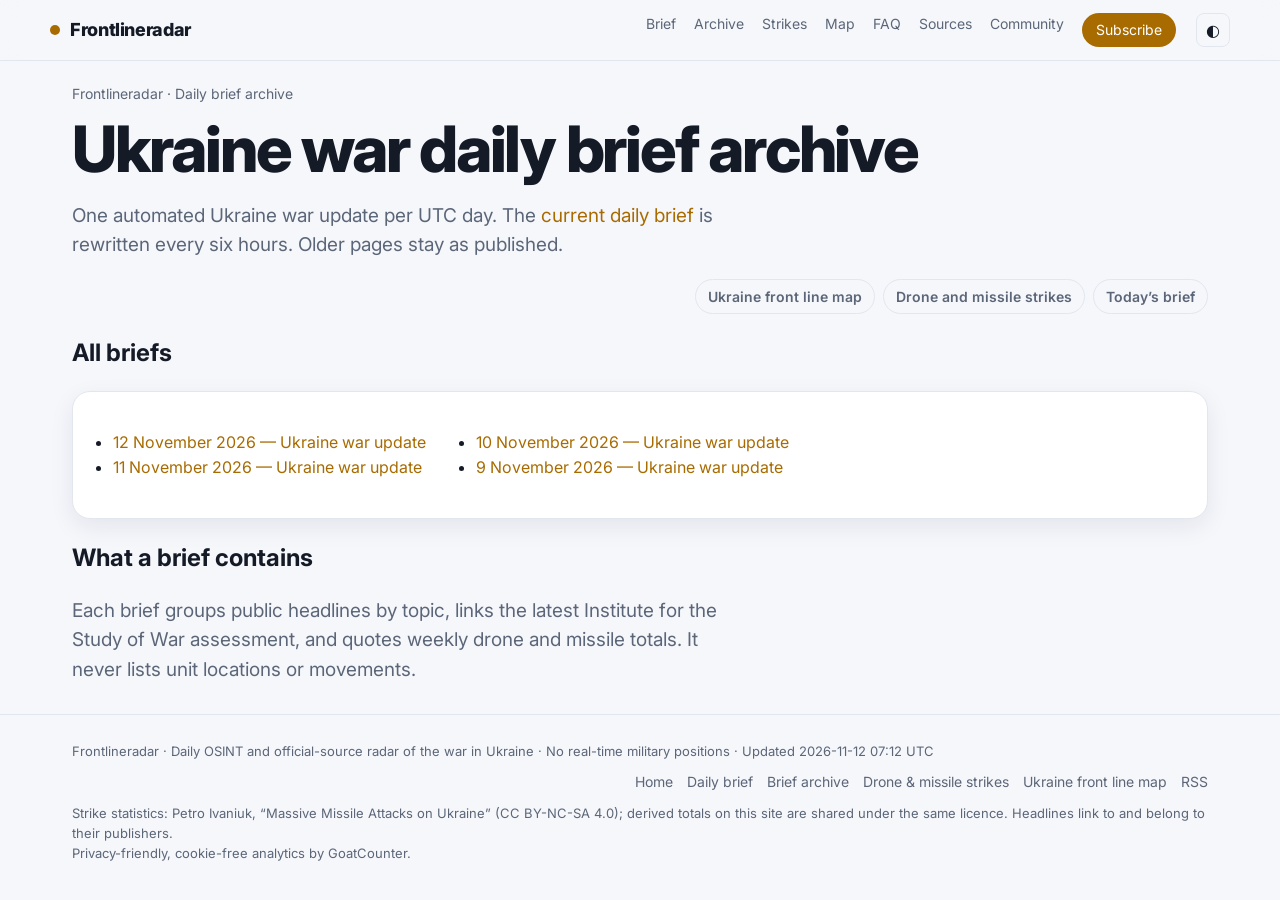
==== commit 210de74f: "Refresh snapshot [skip ci]" ====
--- a/site/brief/index.html
+++ b/site/brief/index.html
@@ -40,9 +40,9 @@
   <nav><a href="../daily-brief/">Brief</a><a href="../brief/">Archive</a><a href="../strikes/">Strikes</a><a href="../front-line-map/">Map</a><a href="../#faq">FAQ</a><a href="../#method">Sources</a><a href="../#community">Community</a><a class="cta" href="../#newsletter">Subscribe</a></nav>
   <button id="theme" aria-label="Toggle theme">◐</button>
 </div></header>
-<main class="wrap"><p class="crumbs"><a href="../">Frontlineradar</a> · Daily brief archive</p><h1>Ukraine war daily brief archive</h1><p class="lede">One automated Ukraine war update per UTC day. The <a href="../daily-brief/">current daily brief</a> is rewritten every six hours. Older pages stay as published.</p><nav class="related" aria-label="Related pages"><a href="../front-line-map/">Ukraine front line map</a><a href="../strikes/">Drone and missile strikes</a><a href="../daily-brief/">Today’s brief</a></nav><h2>All briefs</h2><div class="card"><ul class="archive-list"><li><a href="2026-11-11/"><time datetime="2026-11-11">11 November 2026</time> — Ukraine war update</a></li><li><a href="2026-11-10/"><time datetime="2026-11-10">10 November 2026</time> — Ukraine war update</a></li><li><a href="2026-11-09/"><time datetime="2026-11-09">9 November 2026</time> — Ukraine war update</a></li></ul></div><h2>What a brief contains</h2><p class="lede">Each brief groups public headlines by topic, links the latest Institute for the Study of War assessment, and quotes weekly drone and missile totals. It never lists unit locations or movements.</p></main>
+<main class="wrap"><p class="crumbs"><a href="../">Frontlineradar</a> · Daily brief archive</p><h1>Ukraine war daily brief archive</h1><p class="lede">One automated Ukraine war update per UTC day. The <a href="../daily-brief/">current daily brief</a> is rewritten every six hours. Older pages stay as published.</p><nav class="related" aria-label="Related pages"><a href="../front-line-map/">Ukraine front line map</a><a href="../strikes/">Drone and missile strikes</a><a href="../daily-brief/">Today’s brief</a></nav><h2>All briefs</h2><div class="card"><ul class="archive-list"><li><a href="2026-11-12/"><time datetime="2026-11-12">12 November 2026</time> — Ukraine war update</a></li><li><a href="2026-11-11/"><time datetime="2026-11-11">11 November 2026</time> — Ukraine war update</a></li><li><a href="2026-11-10/"><time datetime="2026-11-10">10 November 2026</time> — Ukraine war update</a></li><li><a href="2026-11-09/"><time datetime="2026-11-09">9 November 2026</time> — Ukraine war update</a></li></ul></div><h2>What a brief contains</h2><p class="lede">Each brief groups public headlines by topic, links the latest Institute for the Study of War assessment, and quotes weekly drone and missile totals. It never lists unit locations or movements.</p></main>
 <footer><div class="wrap">
-<p>Frontlineradar · Daily OSINT and official-source radar of the war in Ukraine · No real-time military positions · Updated 2026-11-11 19:37 UTC</p>
+<p>Frontlineradar · Daily OSINT and official-source radar of the war in Ukraine · No real-time military positions · Updated 2026-11-12 07:12 UTC</p>
 <nav class="foot-links" aria-label="Site pages"><a href="../">Home</a><a href="../daily-brief/">Daily brief</a><a href="../brief/">Brief archive</a><a href="../strikes/">Drone &amp; missile strikes</a><a href="../front-line-map/">Ukraine front line map</a><a href="https://frontlineradar.org/feed.xml">RSS</a></nav>
 <p>Strike statistics: Petro Ivaniuk, “Massive Missile Attacks on Ukraine” (CC BY-NC-SA 4.0); derived totals on this site are shared under the same licence. Headlines link to and belong to their publishers.</p>
 <p>Privacy-friendly, cookie-free analytics by GoatCounter.</p>
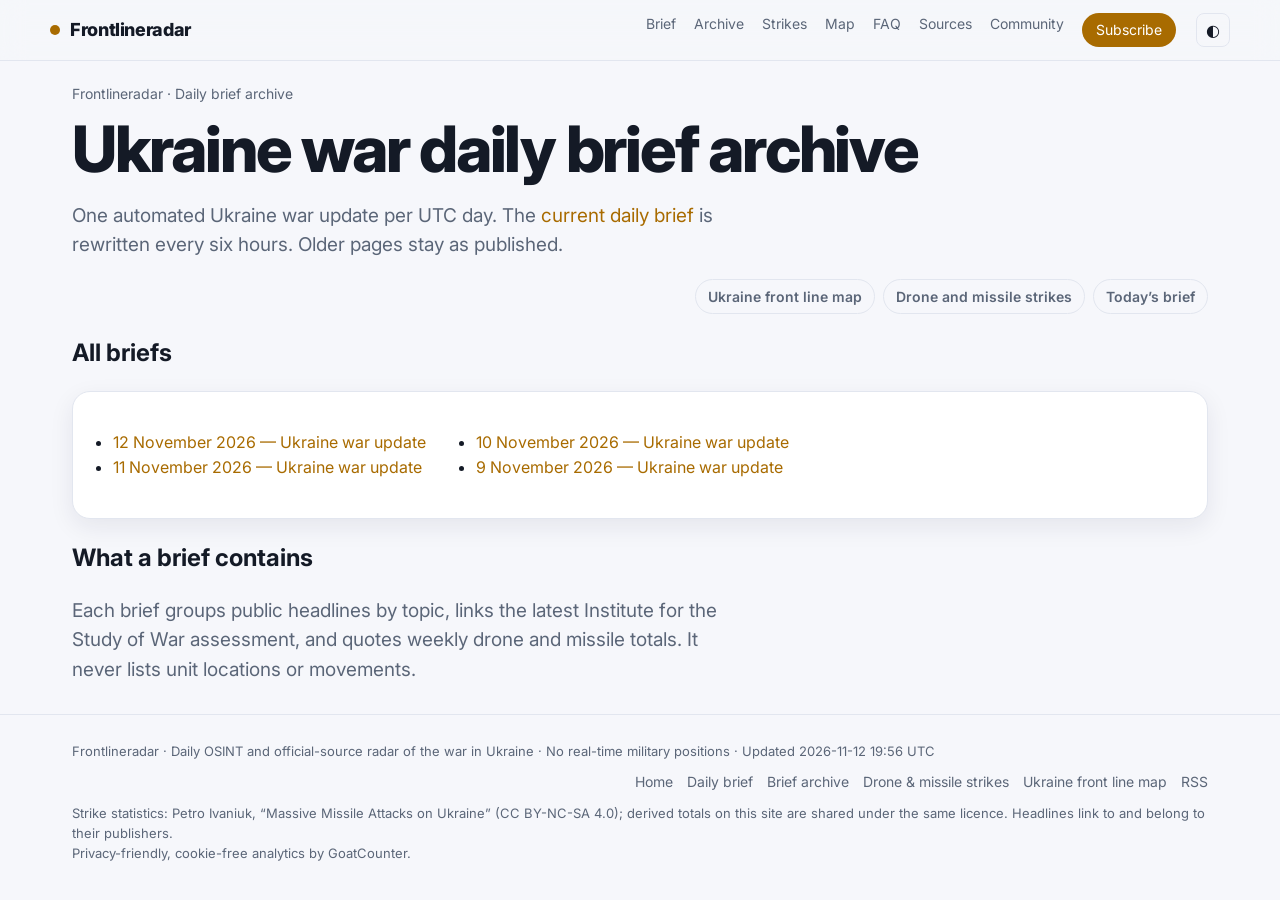
==== commit 315f4d35: "Refresh snapshot [skip ci]" ====
--- a/site/brief/index.html
+++ b/site/brief/index.html
@@ -42,7 +42,7 @@
 </div></header>
 <main class="wrap"><p class="crumbs"><a href="../">Frontlineradar</a> · Daily brief archive</p><h1>Ukraine war daily brief archive</h1><p class="lede">One automated Ukraine war update per UTC day. The <a href="../daily-brief/">current daily brief</a> is rewritten every six hours. Older pages stay as published.</p><nav class="related" aria-label="Related pages"><a href="../front-line-map/">Ukraine front line map</a><a href="../strikes/">Drone and missile strikes</a><a href="../daily-brief/">Today’s brief</a></nav><h2>All briefs</h2><div class="card"><ul class="archive-list"><li><a href="2026-11-12/"><time datetime="2026-11-12">12 November 2026</time> — Ukraine war update</a></li><li><a href="2026-11-11/"><time datetime="2026-11-11">11 November 2026</time> — Ukraine war update</a></li><li><a href="2026-11-10/"><time datetime="2026-11-10">10 November 2026</time> — Ukraine war update</a></li><li><a href="2026-11-09/"><time datetime="2026-11-09">9 November 2026</time> — Ukraine war update</a></li></ul></div><h2>What a brief contains</h2><p class="lede">Each brief groups public headlines by topic, links the latest Institute for the Study of War assessment, and quotes weekly drone and missile totals. It never lists unit locations or movements.</p></main>
 <footer><div class="wrap">
-<p>Frontlineradar · Daily OSINT and official-source radar of the war in Ukraine · No real-time military positions · Updated 2026-11-12 07:12 UTC</p>
+<p>Frontlineradar · Daily OSINT and official-source radar of the war in Ukraine · No real-time military positions · Updated 2026-11-12 19:56 UTC</p>
 <nav class="foot-links" aria-label="Site pages"><a href="../">Home</a><a href="../daily-brief/">Daily brief</a><a href="../brief/">Brief archive</a><a href="../strikes/">Drone &amp; missile strikes</a><a href="../front-line-map/">Ukraine front line map</a><a href="https://frontlineradar.org/feed.xml">RSS</a></nav>
 <p>Strike statistics: Petro Ivaniuk, “Massive Missile Attacks on Ukraine” (CC BY-NC-SA 4.0); derived totals on this site are shared under the same licence. Headlines link to and belong to their publishers.</p>
 <p>Privacy-friendly, cookie-free analytics by GoatCounter.</p>
